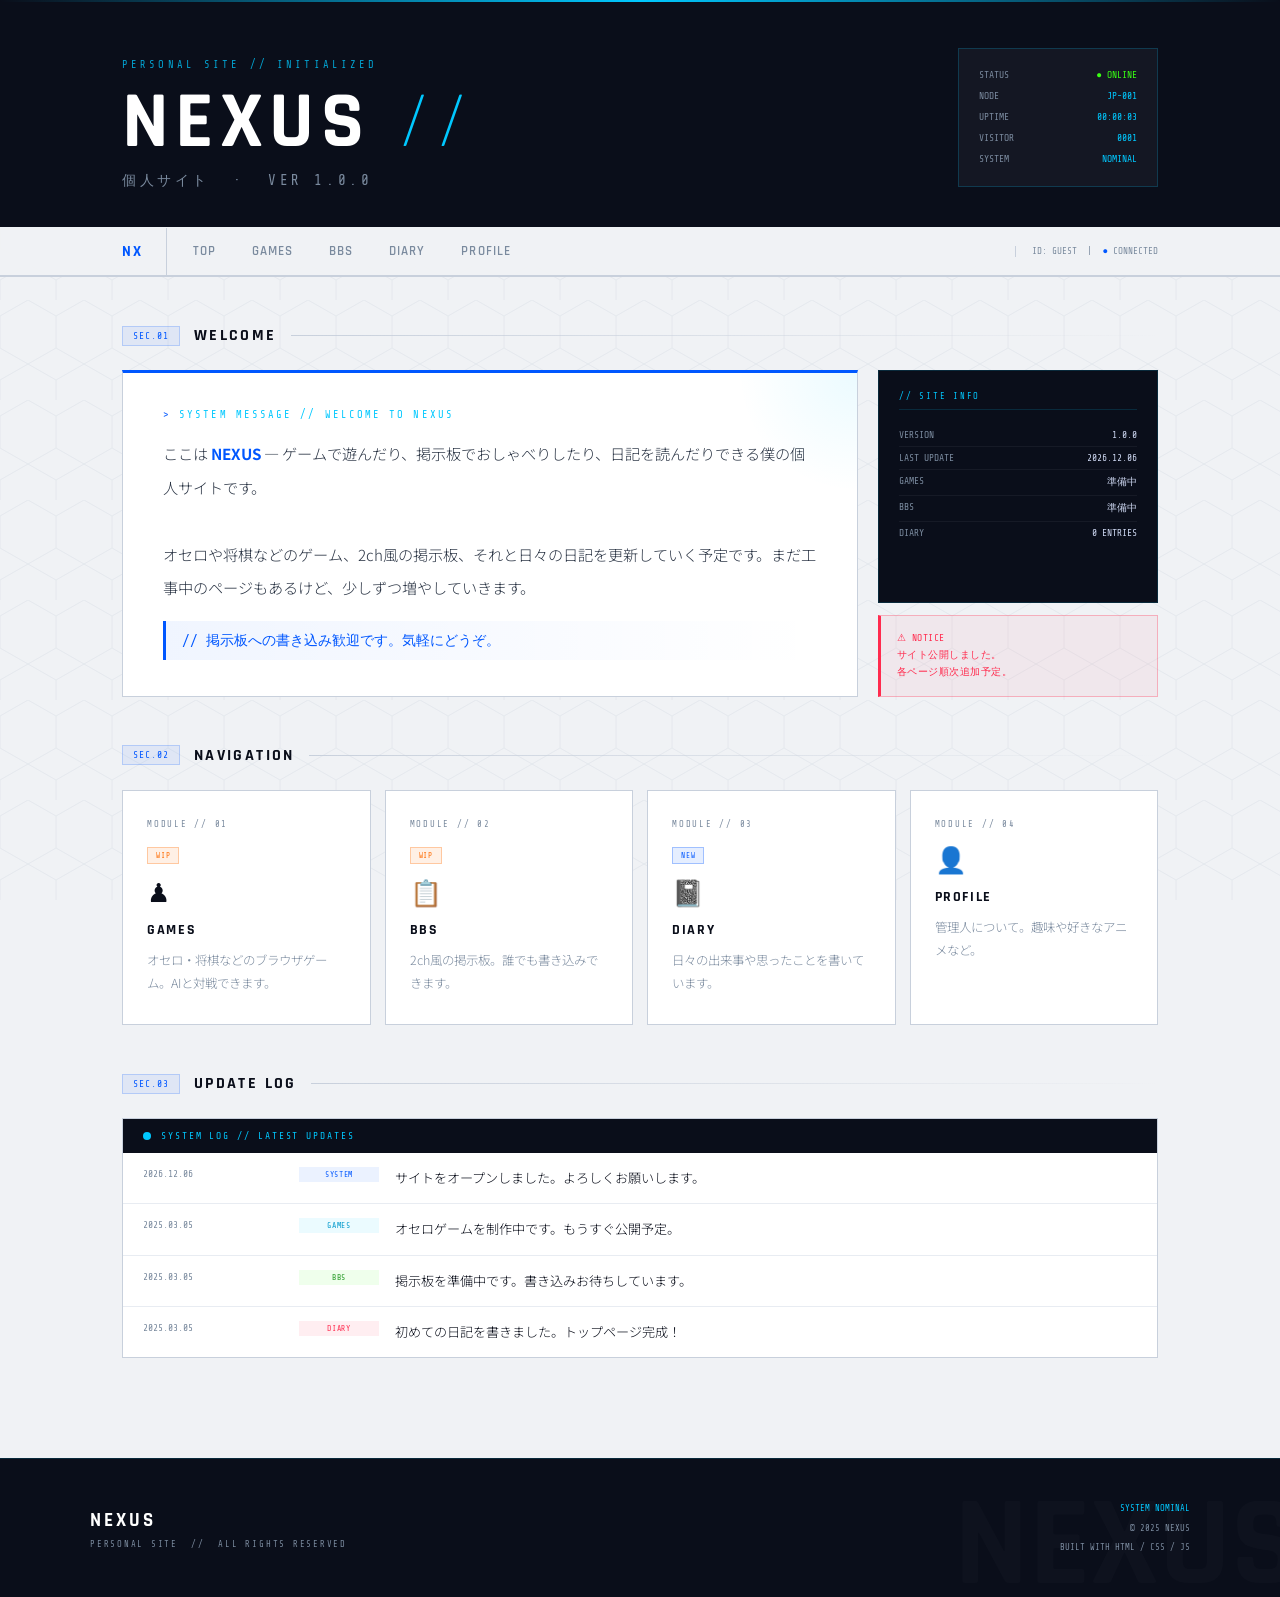
==== index.html @ 6f6589c3 "Add files via upload" ====
<!DOCTYPE html>
<html lang="ja">
<head>
<meta charset="UTF-8">
<meta name="viewport" content="width=device-width, initial-scale=1.0">
<title>NEXUS // 個人サイト</title>
<link href="https://fonts.googleapis.com/css2?family=Rajdhani:wght@300;400;600;700&family=Noto+Sans+JP:wght@300;400;700&family=Share+Tech+Mono&display=swap" rel="stylesheet">
<style>
  :root {
    --bg:       #f0f2f5;
    --surface:  #ffffff;
    --panel:    #e8ecf2;
    --border:   #c8d0dc;
    --deep:     #0a0e1a;
    --navy:     #0d1b3e;
    --accent:   #0057ff;
    --cyan:     #00c8ff;
    --red:      #ff2b4e;
    --orange:   #ff6b00;
    --text:     #0a0e1a;
    --muted:    #7a8a9e;
    --mono:     'Share Tech Mono', monospace;
    --sans:     'Rajdhani', sans-serif;
    --jp:       'Noto Sans JP', sans-serif;
  }

  * { margin: 0; padding: 0; box-sizing: border-box; }
  html { scroll-behavior: smooth; }

  body {
    background: var(--bg);
    color: var(--text);
    font-family: var(--jp);
    min-height: 100vh;
    overflow-x: hidden;
  }

  body::before {
    content: '';
    position: fixed;
    inset: 0;
    background-image: url("data:image/svg+xml,%3Csvg xmlns='http://www.w3.org/2000/svg' width='56' height='100'%3E%3Cpath d='M28 0 L56 16 L56 48 L28 64 L0 48 L0 16 Z' fill='none' stroke='%23c8d0dc' stroke-width='0.8'/%3E%3Cpath d='M28 64 L56 80 L56 100' fill='none' stroke='%23c8d0dc' stroke-width='0.8'/%3E%3Cpath d='M28 64 L0 80 L0 100' fill='none' stroke='%23c8d0dc' stroke-width='0.8'/%3E%3C/svg%3E");
    opacity: .35;
    pointer-events: none;
    z-index: 0;
  }

  /* ══ HEADER ══ */
  header {
    position: relative;
    z-index: 10;
    background: var(--deep);
    overflow: hidden;
  }

  header::after {
    content: '';
    position: absolute;
    left: 0; right: 0;
    height: 2px;
    background: linear-gradient(90deg, transparent, var(--cyan), transparent);
    animation: scanline 4s linear infinite;
    top: 0;
  }

  @keyframes scanline {
    0%   { top: 0; opacity: 1; }
    90%  { opacity: 1; }
    100% { top: 100%; opacity: 0; }
  }

  .header-inner {
    max-width: 1100px;
    margin: 0 auto;
    padding: 48px 32px 40px;
    display: grid;
    grid-template-columns: 1fr auto;
    align-items: end;
    gap: 24px;
  }

  .header-label {
    font-family: var(--mono);
    font-size: .65rem;
    color: var(--cyan);
    letter-spacing: .3em;
    margin-bottom: 12px;
    opacity: .8;
  }

  .site-title {
    font-family: var(--sans);
    font-size: clamp(2.8rem, 7vw, 5rem);
    font-weight: 700;
    color: #fff;
    letter-spacing: .08em;
    line-height: 1;
  }

  .site-title .slash { color: var(--cyan); font-weight: 300; }

  .site-title .sub {
    display: block;
    font-size: clamp(.7rem, 2vw, .9rem);
    font-family: var(--mono);
    color: var(--muted);
    letter-spacing: .25em;
    margin-top: 10px;
    font-weight: 400;
  }

  .sys-panel {
    background: rgba(255,255,255,.04);
    border: 1px solid rgba(0,200,255,.2);
    padding: 16px 20px;
    font-family: var(--mono);
    font-size: .6rem;
    color: var(--muted);
    line-height: 2.2;
    min-width: 200px;
  }

  .sys-panel .val { color: var(--cyan); float: right; }

  @keyframes blink { 50% { opacity: 0; } }
  .online { color: #39ff14 !important; animation: blink 2s step-end infinite; }

  /* ══ NAV ══ */
  nav {
    position: sticky;
    top: 0;
    z-index: 100;
    background: rgba(240,242,245,.92);
    backdrop-filter: blur(12px);
    border-bottom: 2px solid var(--border);
  }

  .nav-inner {
    max-width: 1100px;
    margin: 0 auto;
    padding: 0 32px;
    display: flex;
    align-items: center;
  }

  .nav-logo {
    font-family: var(--sans);
    font-weight: 700;
    font-size: .95rem;
    color: var(--accent);
    letter-spacing: .1em;
    padding: 14px 24px 14px 0;
    border-right: 1px solid var(--border);
    margin-right: 8px;
  }

  nav a {
    font-family: var(--sans);
    font-size: .8rem;
    font-weight: 600;
    color: var(--muted);
    text-decoration: none;
    padding: 16px 18px;
    letter-spacing: .08em;
    text-transform: uppercase;
    position: relative;
    transition: color .2s;
  }

  nav a::after {
    content: '';
    position: absolute;
    bottom: 0; left: 18px; right: 18px;
    height: 2px;
    background: var(--accent);
    transform: scaleX(0);
    transition: transform .2s;
  }

  nav a:hover { color: var(--accent); }
  nav a:hover::after { transform: scaleX(1); }

  .nav-id {
    margin-left: auto;
    font-family: var(--mono);
    font-size: .58rem;
    color: var(--muted);
    padding: 0 0 0 16px;
    border-left: 1px solid var(--border);
  }

  /* ══ MAIN ══ */
  main {
    position: relative;
    z-index: 1;
    max-width: 1100px;
    margin: 0 auto;
    padding: 48px 32px 100px;
  }

  .sec-head {
    display: flex;
    align-items: center;
    gap: 14px;
    margin-bottom: 24px;
  }

  .sec-num {
    font-family: var(--mono);
    font-size: .6rem;
    color: var(--accent);
    background: rgba(0,87,255,.07);
    border: 1px solid rgba(0,87,255,.2);
    padding: 4px 10px;
    letter-spacing: .1em;
  }

  .sec-title {
    font-family: var(--sans);
    font-size: 1rem;
    font-weight: 700;
    letter-spacing: .15em;
    text-transform: uppercase;
  }

  .sec-line {
    flex: 1;
    height: 1px;
    background: linear-gradient(90deg, var(--border), transparent);
  }

  /* ══ HERO ══ */
  .hero {
    display: grid;
    grid-template-columns: 1fr 280px;
    gap: 20px;
    margin-bottom: 48px;
  }

  .hero-main {
    background: var(--surface);
    border: 1px solid var(--border);
    border-top: 3px solid var(--accent);
    padding: 36px 40px;
    position: relative;
    overflow: hidden;
  }

  .hero-main::before {
    content: '';
    position: absolute;
    top: 0; right: 0;
    width: 120px; height: 120px;
    background: radial-gradient(circle at top right, rgba(0,200,255,.08), transparent 70%);
  }

  .hero-greeting {
    font-family: var(--mono);
    font-size: .65rem;
    color: var(--cyan);
    letter-spacing: .2em;
    margin-bottom: 16px;
  }

  .hero-greeting::before { content: '> '; color: var(--accent); }

  .hero-body {
    font-size: .95rem;
    line-height: 2.2;
    color: #2a3444;
    font-weight: 300;
  }

  .hero-body strong { color: var(--accent); font-weight: 700; }

  .highlight {
    background: linear-gradient(90deg, rgba(0,87,255,.06), transparent);
    border-left: 3px solid var(--accent);
    padding: 10px 16px;
    margin-top: 16px;
    font-size: .88rem;
    color: var(--accent);
    font-family: var(--mono);
  }

  .hero-side { display: flex; flex-direction: column; gap: 12px; }

  .info-panel {
    background: var(--deep);
    border: 1px solid rgba(0,200,255,.15);
    padding: 20px;
    color: #fff;
    flex: 1;
  }

  .info-panel-title {
    font-family: var(--mono);
    font-size: .55rem;
    color: var(--cyan);
    letter-spacing: .2em;
    margin-bottom: 14px;
    padding-bottom: 8px;
    border-bottom: 1px solid rgba(0,200,255,.15);
  }

  .info-row {
    display: flex;
    justify-content: space-between;
    font-family: var(--mono);
    font-size: .6rem;
    padding: 6px 0;
    border-bottom: 1px solid rgba(255,255,255,.05);
    color: var(--muted);
  }

  .info-row:last-child { border-bottom: none; }
  .info-row .iv { color: #ccd6f0; }

  .alert-panel {
    background: rgba(255,43,78,.05);
    border: 1px solid rgba(255,43,78,.3);
    border-left: 3px solid var(--red);
    padding: 14px 16px;
    font-family: var(--mono);
    font-size: .6rem;
    color: var(--red);
    letter-spacing: .05em;
    line-height: 1.8;
    animation: pulse-red 3s ease-in-out infinite;
  }

  @keyframes pulse-red {
    0%, 100% { border-left-color: var(--red); }
    50%       { border-left-color: var(--orange); }
  }

  /* ══ CARDS ══ */
  .cards {
    display: grid;
    grid-template-columns: repeat(auto-fill, minmax(220px, 1fr));
    gap: 14px;
    margin-bottom: 48px;
  }

  .card {
    background: var(--surface);
    border: 1px solid var(--border);
    padding: 28px 24px;
    text-decoration: none;
    color: var(--text);
    display: block;
    position: relative;
    overflow: hidden;
    transition: transform .2s, box-shadow .2s, border-color .2s;
    animation: fadeUp .5s both;
  }

  .card:nth-child(1) { animation-delay: .05s; }
  .card:nth-child(2) { animation-delay: .12s; }
  .card:nth-child(3) { animation-delay: .19s; }
  .card:nth-child(4) { animation-delay: .26s; }

  .card::before {
    content: '';
    position: absolute;
    top: 0; left: 0; right: 0;
    height: 2px;
    background: linear-gradient(90deg, var(--accent), var(--cyan));
    transform: scaleX(0);
    transform-origin: left;
    transition: transform .3s;
  }

  .card:hover { transform: translateY(-4px); box-shadow: 0 12px 40px rgba(0,87,255,.12); border-color: rgba(0,87,255,.3); }
  .card:hover::before { transform: scaleX(1); }

  .card-num {
    font-family: var(--mono);
    font-size: .55rem;
    color: var(--muted);
    letter-spacing: .2em;
    margin-bottom: 10px;
  }

  .card-icon { font-size: 1.6rem; margin-bottom: 12px; display: block; }

  .card-name {
    font-family: var(--sans);
    font-size: .85rem;
    font-weight: 700;
    letter-spacing: .12em;
    text-transform: uppercase;
    margin-bottom: 10px;
  }

  .card-desc { font-size: .78rem; color: var(--muted); line-height: 1.9; font-weight: 300; }

  .card-arrow {
    position: absolute;
    bottom: 20px; right: 20px;
    font-family: var(--sans);
    font-size: .7rem;
    color: var(--accent);
    opacity: 0;
    transition: opacity .2s, transform .2s;
    transform: translateX(-4px);
  }

  .card:hover .card-arrow { opacity: 1; transform: translateX(0); }

  .badge {
    display: inline-block;
    font-family: var(--mono);
    font-size: .48rem;
    padding: 3px 8px;
    letter-spacing: .1em;
    margin-bottom: 8px;
  }

  .badge-new { background: rgba(0,87,255,.1); color: var(--accent); border: 1px solid rgba(0,87,255,.3); }
  .badge-wip { background: rgba(255,107,0,.1); color: var(--orange); border: 1px solid rgba(255,107,0,.3); }

  /* ══ LOG ══ */
  .log-panel { background: var(--surface); border: 1px solid var(--border); }

  .log-header {
    background: var(--deep);
    padding: 12px 20px;
    font-family: var(--mono);
    font-size: .6rem;
    color: var(--cyan);
    letter-spacing: .2em;
    display: flex;
    align-items: center;
    gap: 10px;
  }

  .log-header::before {
    content: '';
    width: 8px; height: 8px;
    background: var(--cyan);
    border-radius: 50%;
    animation: blink 1.5s step-end infinite;
  }

  .log-item {
    display: grid;
    grid-template-columns: 140px 80px 1fr;
    gap: 16px;
    align-items: start;
    padding: 14px 20px;
    border-bottom: 1px solid var(--panel);
    transition: background .15s;
    font-size: .82rem;
  }

  .log-item:last-child { border-bottom: none; }
  .log-item:hover { background: var(--panel); }

  .log-date { font-family: var(--mono); font-size: .6rem; color: var(--muted); padding-top: 2px; }

  .log-tag {
    font-family: var(--mono);
    font-size: .5rem;
    padding: 3px 8px;
    letter-spacing: .08em;
    text-align: center;
    align-self: start;
  }

  .tag-sys   { background: rgba(0,87,255,.08); color: var(--accent); }
  .tag-game  { background: rgba(0,200,255,.08); color: #0099cc; }
  .tag-bbs   { background: rgba(57,255,20,.08); color: #229922; }
  .tag-diary { background: rgba(255,43,78,.08); color: var(--red); }

  .log-text { color: var(--text); font-weight: 300; line-height: 1.7; }

  /* ══ FOOTER ══ */
  footer {
    background: var(--deep);
    border-top: 1px solid rgba(0,200,255,.15);
    padding: 40px 32px;
    position: relative;
    overflow: hidden;
  }

  footer::before {
    content: 'NEXUS';
    position: absolute;
    right: -20px; bottom: -30px;
    font-family: var(--sans);
    font-size: 8rem;
    font-weight: 700;
    color: rgba(255,255,255,.02);
    pointer-events: none;
  }

  .footer-inner {
    max-width: 1100px;
    margin: 0 auto;
    display: flex;
    justify-content: space-between;
    align-items: center;
    flex-wrap: wrap;
    gap: 16px;
  }

  .f-title { font-family: var(--sans); font-size: 1.2rem; font-weight: 700; color: #fff; letter-spacing: .15em; }
  .f-sub   { font-family: var(--mono); font-size: .55rem; color: var(--muted); letter-spacing: .2em; margin-top: 6px; }

  .footer-right { font-family: var(--mono); font-size: .55rem; color: var(--muted); text-align: right; line-height: 2.2; }
  .footer-right .cyan { color: var(--cyan); }

  /* ══ RESPONSIVE ══ */
  @media (max-width: 700px) {
    .header-inner { grid-template-columns: 1fr; padding: 36px 20px 28px; }
    .sys-panel { display: none; }
    .hero { grid-template-columns: 1fr; }
    .hero-side { display: none; }
    main { padding: 32px 16px 60px; }
    .log-item { grid-template-columns: 1fr; gap: 6px; }
    .nav-id { display: none; }
  }

  @keyframes fadeUp {
    from { opacity: 0; transform: translateY(16px); }
    to   { opacity: 1; transform: translateY(0); }
  }
</style>
</head>
<body>

<header>
  <div class="header-inner">
    <div>
      <div class="header-label">PERSONAL SITE // INITIALIZED</div>
      <h1 class="site-title">
        NEXUS<span class="slash"> //</span>
        <span class="sub">個人サイト &nbsp;·&nbsp; VER 1.0.0</span>
      </h1>
    </div>
    <div class="sys-panel">
      <div>STATUS &nbsp;<span class="val online">● ONLINE</span></div>
      <div>NODE &nbsp;<span class="val">JP-001</span></div>
      <div>UPTIME &nbsp;<span class="val" id="uptime">00:00:00</span></div>
      <div>VISITOR &nbsp;<span class="val">0001</span></div>
      <div>SYSTEM &nbsp;<span class="val">NOMINAL</span></div>
    </div>
  </div>
</header>

<nav>
  <div class="nav-inner">
    <div class="nav-logo">NX</div>
    <a href="#">TOP</a>
    <a href="#">GAMES</a>
    <a href="#">BBS</a>
    <a href="#">DIARY</a>
    <a href="#">PROFILE</a>
    <div class="nav-id">ID: GUEST &nbsp;|&nbsp; <span style="color:var(--accent)">●</span> CONNECTED</div>
  </div>
</nav>

<main>

  <div class="sec-head">
    <span class="sec-num">SEC.01</span>
    <span class="sec-title">WELCOME</span>
    <div class="sec-line"></div>
  </div>

  <div class="hero">
    <div class="hero-main">
      <div class="hero-greeting">SYSTEM MESSAGE // WELCOME TO NEXUS</div>
      <p class="hero-body">
        ここは <strong>NEXUS</strong> — ゲームで遊んだり、掲示板でおしゃべりしたり、日記を読んだりできる僕の個人サイトです。<br><br>
        オセロや将棋などのゲーム、2ch風の掲示板、それと日々の日記を更新していく予定です。まだ工事中のページもあるけど、少しずつ増やしていきます。
        <div class="highlight">// 掲示板への書き込み歓迎です。気軽にどうぞ。</div>
      </p>
    </div>
    <div class="hero-side">
      <div class="info-panel">
        <div class="info-panel-title">// SITE INFO</div>
        <div class="info-row">VERSION <span class="iv">1.0.0</span></div>
        <div class="info-row">LAST UPDATE <span class="iv" id="today">----</span></div>
        <div class="info-row">GAMES <span class="iv">準備中</span></div>
        <div class="info-row">BBS <span class="iv">準備中</span></div>
        <div class="info-row">DIARY <span class="iv">0 ENTRIES</span></div>
      </div>
      <div class="alert-panel">
        ⚠ NOTICE<br>
        サイト公開しました。<br>
        各ページ順次追加予定。
      </div>
    </div>
  </div>

  <div class="sec-head">
    <span class="sec-num">SEC.02</span>
    <span class="sec-title">NAVIGATION</span>
    <div class="sec-line"></div>
  </div>

  <div class="cards">
    <a class="card" href="#">
      <div class="card-num">MODULE // 01</div>
      <span class="badge badge-wip">WIP</span>
      <span class="card-icon">♟</span>
      <div class="card-name">GAMES</div>
      <div class="card-desc">オセロ・将棋などのブラウザゲーム。AIと対戦できます。</div>
      <span class="card-arrow">→ ENTER</span>
    </a>
    <a class="card" href="#">
      <div class="card-num">MODULE // 02</div>
      <span class="badge badge-wip">WIP</span>
      <span class="card-icon">📋</span>
      <div class="card-name">BBS</div>
      <div class="card-desc">2ch風の掲示板。誰でも書き込みできます。</div>
      <span class="card-arrow">→ ENTER</span>
    </a>
    <a class="card" href="#">
      <div class="card-num">MODULE // 03</div>
      <span class="badge badge-new">NEW</span>
      <span class="card-icon">📓</span>
      <div class="card-name">DIARY</div>
      <div class="card-desc">日々の出来事や思ったことを書いています。</div>
      <span class="card-arrow">→ ENTER</span>
    </a>
    <a class="card" href="#">
      <div class="card-num">MODULE // 04</div>
      <span class="card-icon">👤</span>
      <div class="card-name">PROFILE</div>
      <div class="card-desc">管理人について。趣味や好きなアニメなど。</div>
      <span class="card-arrow">→ ENTER</span>
    </a>
  </div>

  <div class="sec-head">
    <span class="sec-num">SEC.03</span>
    <span class="sec-title">UPDATE LOG</span>
    <div class="sec-line"></div>
  </div>

  <div class="log-panel">
    <div class="log-header">SYSTEM LOG // LATEST UPDATES</div>
    <div class="log-item">
      <span class="log-date" id="log-date">2025.03.05</span>
      <span class="log-tag tag-sys">SYSTEM</span>
      <span class="log-text">サイトをオープンしました。よろしくお願いします。</span>
    </div>
    <div class="log-item">
      <span class="log-date">2025.03.05</span>
      <span class="log-tag tag-game">GAMES</span>
      <span class="log-text">オセロゲームを制作中です。もうすぐ公開予定。</span>
    </div>
    <div class="log-item">
      <span class="log-date">2025.03.05</span>
      <span class="log-tag tag-bbs">BBS</span>
      <span class="log-text">掲示板を準備中です。書き込みお待ちしています。</span>
    </div>
    <div class="log-item">
      <span class="log-date">2025.03.05</span>
      <span class="log-tag tag-diary">DIARY</span>
      <span class="log-text">初めての日記を書きました。トップページ完成！</span>
    </div>
  </div>

</main>

<footer>
  <div class="footer-inner">
    <div>
      <div class="f-title">NEXUS</div>
      <div class="f-sub">PERSONAL SITE &nbsp;//&nbsp; ALL RIGHTS RESERVED</div>
    </div>
    <div class="footer-right">
      <div class="cyan">SYSTEM NOMINAL</div>
      <div>&copy; 2025 NEXUS</div>
      <div>BUILT WITH HTML / CSS / JS</div>
    </div>
  </div>
</footer>

<script>
  const now = new Date();
  const fmt = d => `${d.getFullYear()}.${String(d.getMonth()+1).padStart(2,'0')}.${String(d.getDate()).padStart(2,'0')}`;
  document.getElementById('today').textContent = fmt(now);
  document.getElementById('log-date').textContent = fmt(now);

  let sec = 0;
  setInterval(() => {
    sec++;
    const h = String(Math.floor(sec/3600)).padStart(2,'0');
    const m = String(Math.floor((sec%3600)/60)).padStart(2,'0');
    const s = String(sec%60).padStart(2,'0');
    const el = document.getElementById('uptime');
    if (el) el.textContent = `${h}:${m}:${s}`;
  }, 1000);
</script>
</body>
</html>
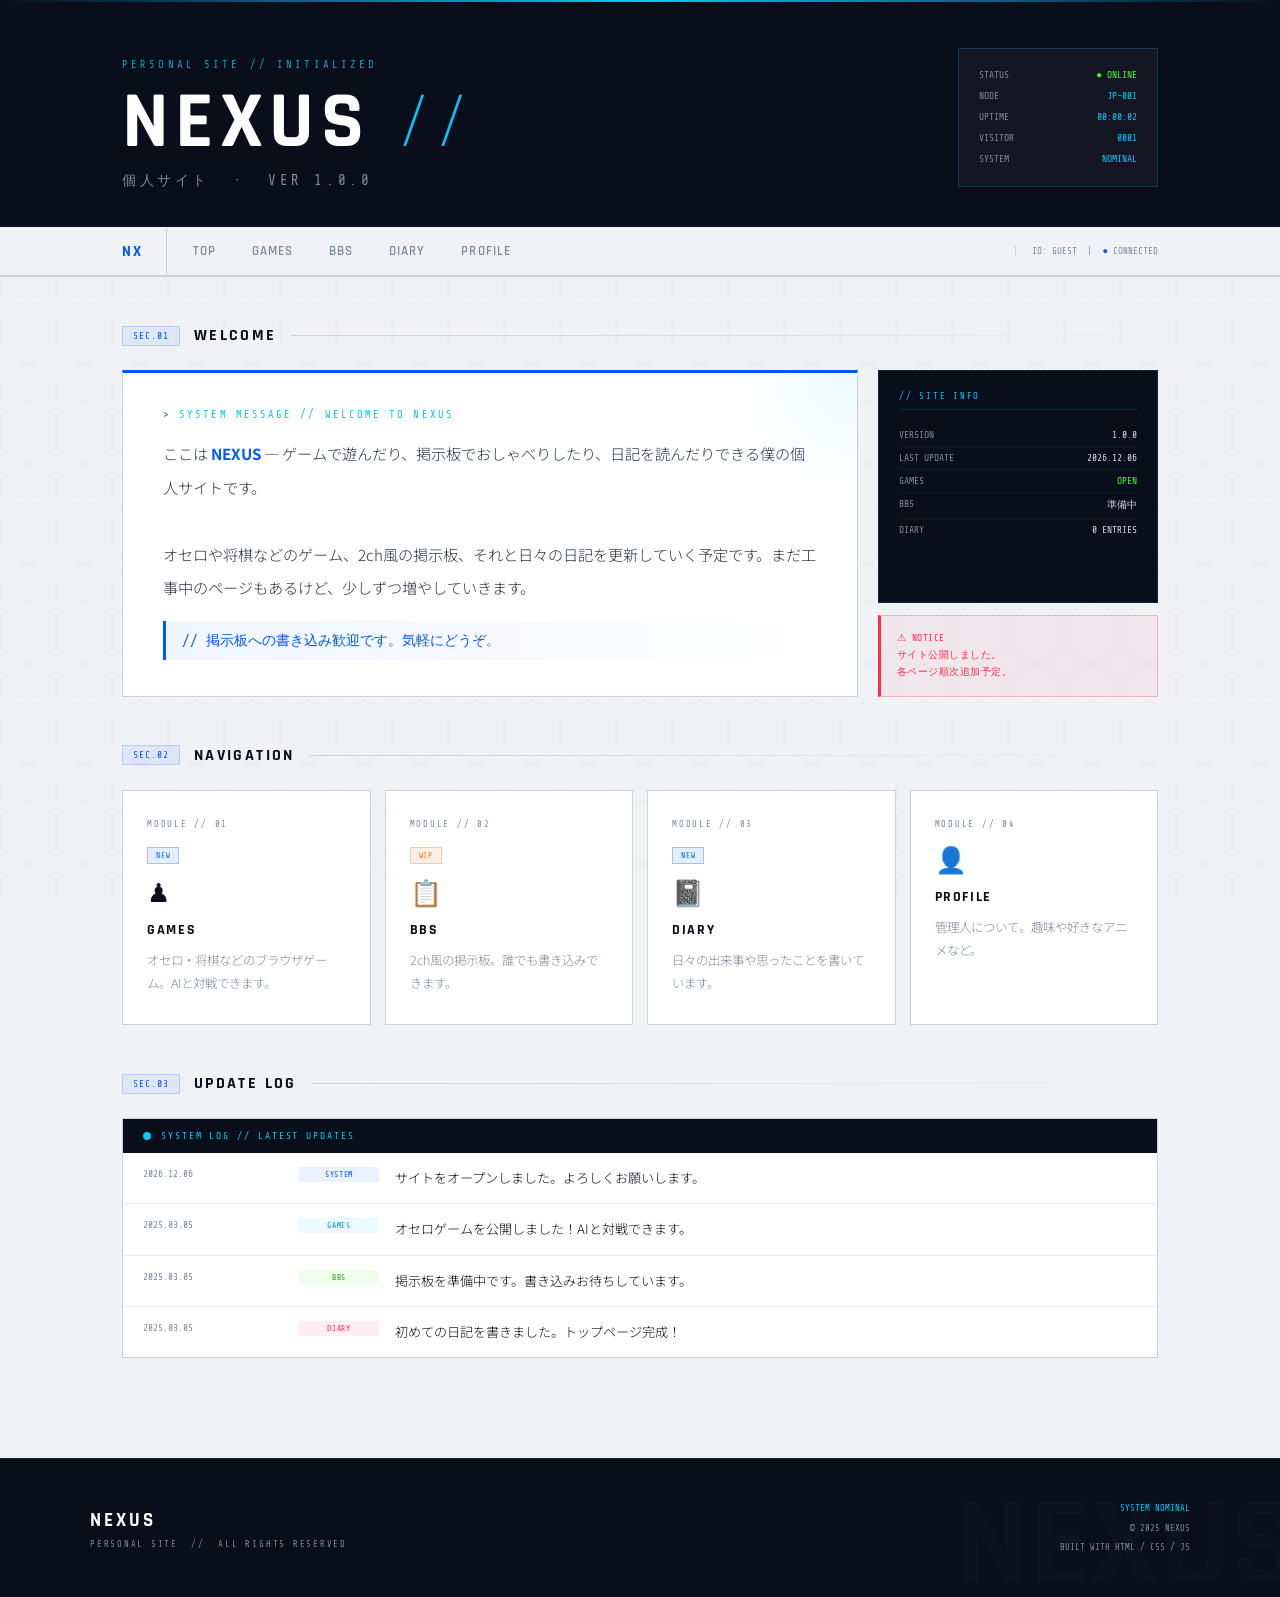
==== commit a4c7d0d3: "Add files via upload" ====
--- a/index.html
+++ b/index.html
@@ -553,7 +553,7 @@
   <div class="nav-inner">
     <div class="nav-logo">NX</div>
     <a href="#">TOP</a>
-    <a href="#">GAMES</a>
+    <a href="othello.html">GAMES</a>
     <a href="#">BBS</a>
     <a href="#">DIARY</a>
     <a href="#">PROFILE</a>
@@ -583,7 +583,7 @@
         <div class="info-panel-title">// SITE INFO</div>
         <div class="info-row">VERSION <span class="iv">1.0.0</span></div>
         <div class="info-row">LAST UPDATE <span class="iv" id="today">----</span></div>
-        <div class="info-row">GAMES <span class="iv">準備中</span></div>
+        <div class="info-row">GAMES <span class="iv" style="color:#39ff14">OPEN</span></div>
         <div class="info-row">BBS <span class="iv">準備中</span></div>
         <div class="info-row">DIARY <span class="iv">0 ENTRIES</span></div>
       </div>
@@ -602,9 +602,9 @@
   </div>
 
   <div class="cards">
-    <a class="card" href="#">
+    <a class="card" href="othello.html">
       <div class="card-num">MODULE // 01</div>
-      <span class="badge badge-wip">WIP</span>
+      <span class="badge badge-new">NEW</span>
       <span class="card-icon">♟</span>
       <div class="card-name">GAMES</div>
       <div class="card-desc">オセロ・将棋などのブラウザゲーム。AIと対戦できます。</div>
@@ -651,7 +651,7 @@
     <div class="log-item">
       <span class="log-date">2025.03.05</span>
       <span class="log-tag tag-game">GAMES</span>
-      <span class="log-text">オセロゲームを制作中です。もうすぐ公開予定。</span>
+      <span class="log-text">オセロゲームを公開しました！AIと対戦できます。</span>
     </div>
     <div class="log-item">
       <span class="log-date">2025.03.05</span>
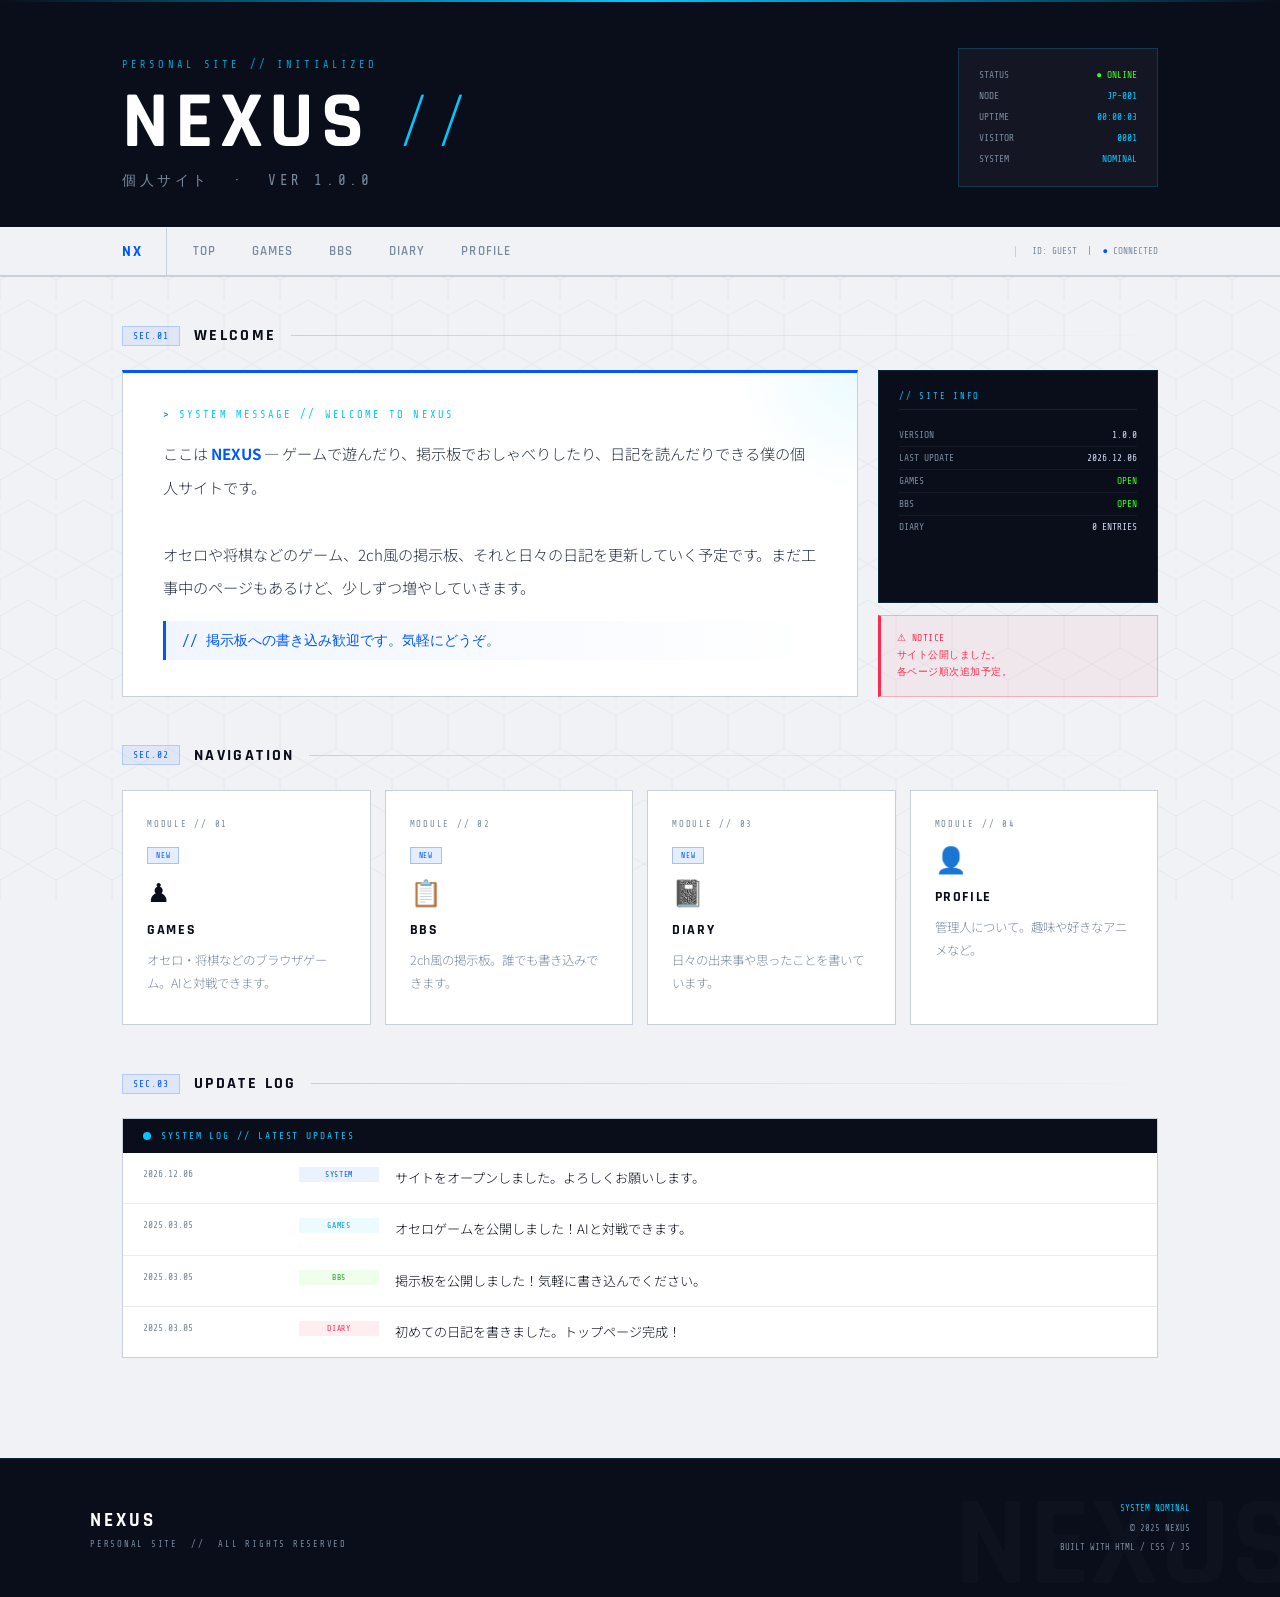
==== commit b25529a4: "Add files via upload" ====
--- a/index.html
+++ b/index.html
@@ -554,7 +554,7 @@
     <div class="nav-logo">NX</div>
     <a href="#">TOP</a>
     <a href="othello.html">GAMES</a>
-    <a href="#">BBS</a>
+    <a href="bbs.html">BBS</a>
     <a href="#">DIARY</a>
     <a href="#">PROFILE</a>
     <div class="nav-id">ID: GUEST &nbsp;|&nbsp; <span style="color:var(--accent)">●</span> CONNECTED</div>
@@ -584,7 +584,7 @@
         <div class="info-row">VERSION <span class="iv">1.0.0</span></div>
         <div class="info-row">LAST UPDATE <span class="iv" id="today">----</span></div>
         <div class="info-row">GAMES <span class="iv" style="color:#39ff14">OPEN</span></div>
-        <div class="info-row">BBS <span class="iv">準備中</span></div>
+        <div class="info-row">BBS <span class="iv" style="color:#39ff14">OPEN</span></div>
         <div class="info-row">DIARY <span class="iv">0 ENTRIES</span></div>
       </div>
       <div class="alert-panel">
@@ -610,9 +610,9 @@
       <div class="card-desc">オセロ・将棋などのブラウザゲーム。AIと対戦できます。</div>
       <span class="card-arrow">→ ENTER</span>
     </a>
-    <a class="card" href="#">
+    <a class="card" href="bbs.html">
       <div class="card-num">MODULE // 02</div>
-      <span class="badge badge-wip">WIP</span>
+      <span class="badge badge-new">NEW</span>
       <span class="card-icon">📋</span>
       <div class="card-name">BBS</div>
       <div class="card-desc">2ch風の掲示板。誰でも書き込みできます。</div>
@@ -656,7 +656,7 @@
     <div class="log-item">
       <span class="log-date">2025.03.05</span>
       <span class="log-tag tag-bbs">BBS</span>
-      <span class="log-text">掲示板を準備中です。書き込みお待ちしています。</span>
+      <span class="log-text">掲示板を公開しました！気軽に書き込んでください。</span>
     </div>
     <div class="log-item">
       <span class="log-date">2025.03.05</span>
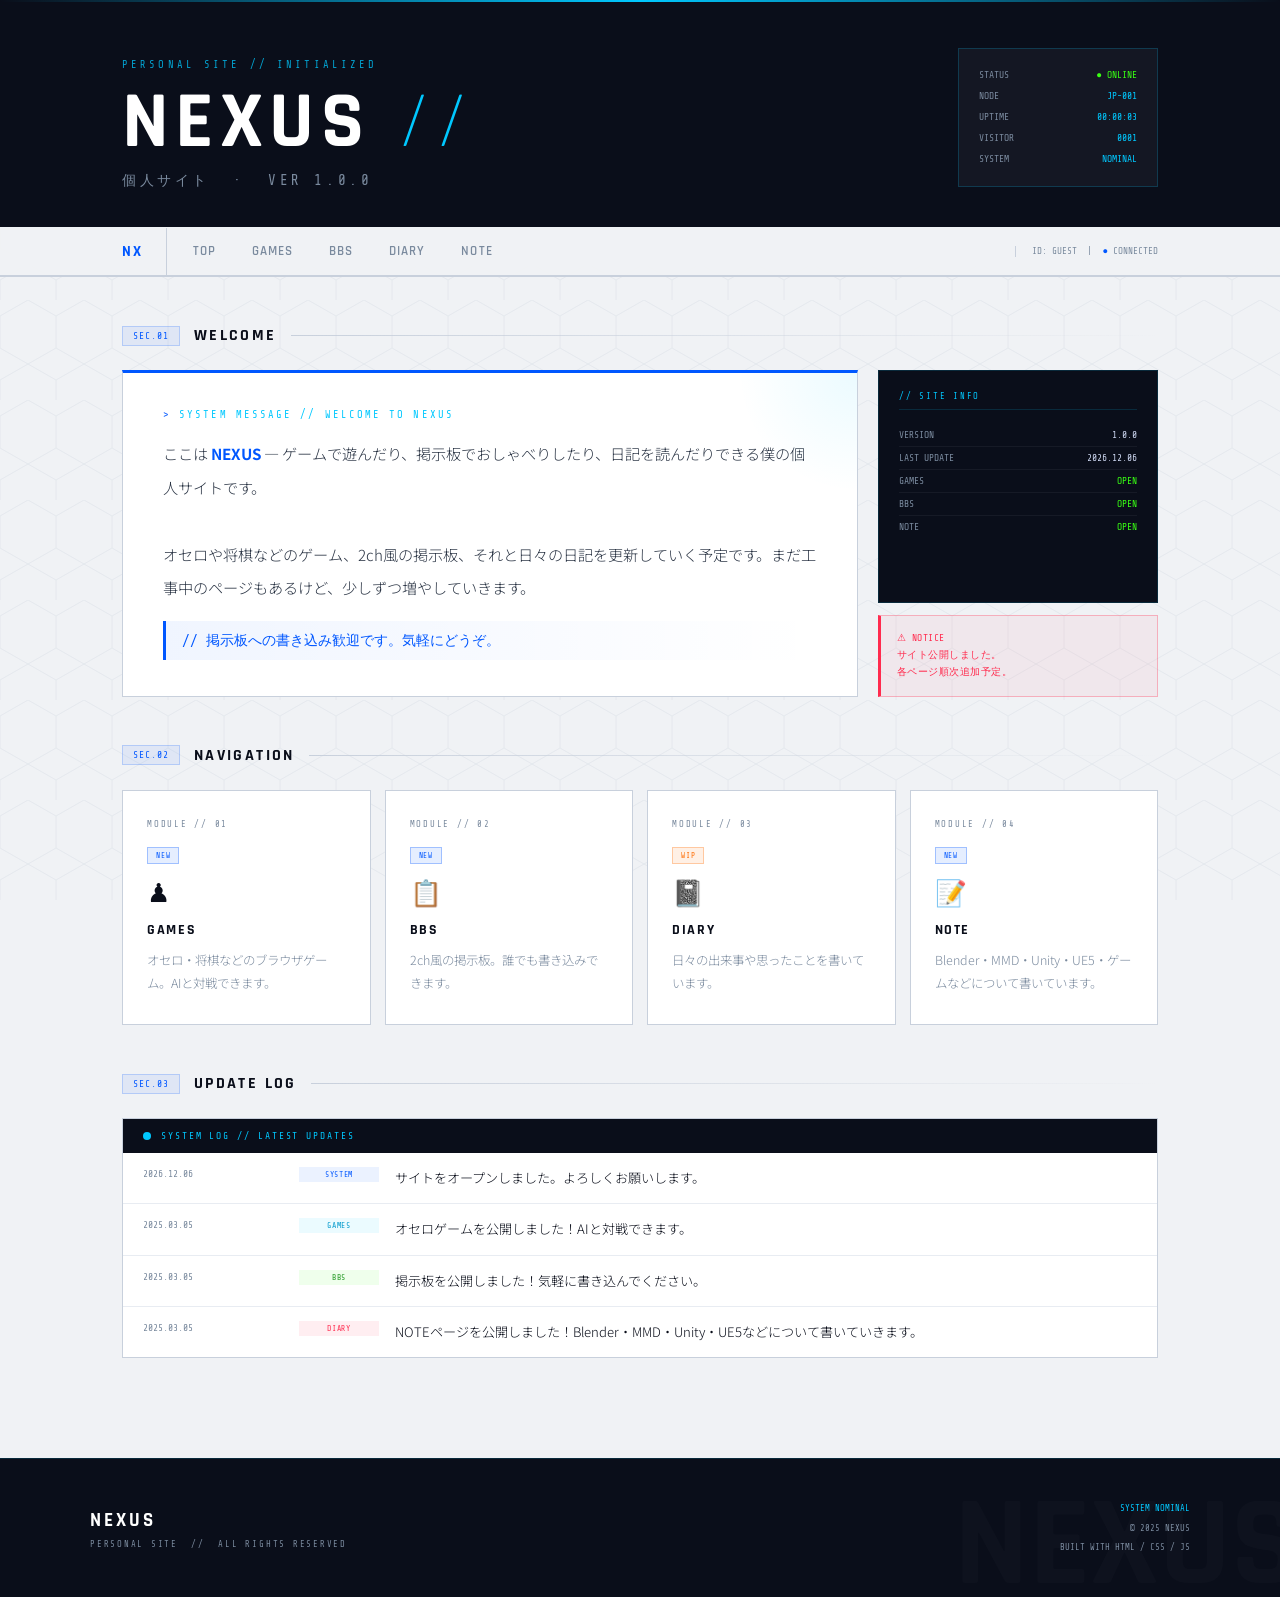
==== commit 613fd971: "Add files via upload" ====
--- a/index.html
+++ b/index.html
@@ -556,7 +556,7 @@
     <a href="othello.html">GAMES</a>
     <a href="bbs.html">BBS</a>
     <a href="#">DIARY</a>
-    <a href="#">PROFILE</a>
+    <a href="note.html">NOTE</a>
     <div class="nav-id">ID: GUEST &nbsp;|&nbsp; <span style="color:var(--accent)">●</span> CONNECTED</div>
   </div>
 </nav>
@@ -585,7 +585,7 @@
         <div class="info-row">LAST UPDATE <span class="iv" id="today">----</span></div>
         <div class="info-row">GAMES <span class="iv" style="color:#39ff14">OPEN</span></div>
         <div class="info-row">BBS <span class="iv" style="color:#39ff14">OPEN</span></div>
-        <div class="info-row">DIARY <span class="iv">0 ENTRIES</span></div>
+        <div class="info-row">NOTE <span class="iv" style="color:#39ff14">OPEN</span></div>
       </div>
       <div class="alert-panel">
         ⚠ NOTICE<br>
@@ -620,17 +620,18 @@
     </a>
     <a class="card" href="#">
       <div class="card-num">MODULE // 03</div>
-      <span class="badge badge-new">NEW</span>
+      <span class="badge badge-wip">WIP</span>
       <span class="card-icon">📓</span>
       <div class="card-name">DIARY</div>
       <div class="card-desc">日々の出来事や思ったことを書いています。</div>
       <span class="card-arrow">→ ENTER</span>
     </a>
-    <a class="card" href="#">
+    <a class="card" href="note.html">
       <div class="card-num">MODULE // 04</div>
-      <span class="card-icon">👤</span>
-      <div class="card-name">PROFILE</div>
-      <div class="card-desc">管理人について。趣味や好きなアニメなど。</div>
+      <span class="badge badge-new">NEW</span>
+      <span class="card-icon">📝</span>
+      <div class="card-name">NOTE</div>
+      <div class="card-desc">Blender・MMD・Unity・UE5・ゲームなどについて書いています。</div>
       <span class="card-arrow">→ ENTER</span>
     </a>
   </div>
@@ -661,7 +662,7 @@
     <div class="log-item">
       <span class="log-date">2025.03.05</span>
       <span class="log-tag tag-diary">DIARY</span>
-      <span class="log-text">初めての日記を書きました。トップページ完成！</span>
+      <span class="log-text">NOTEページを公開しました！Blender・MMD・Unity・UE5などについて書いていきます。</span>
     </div>
   </div>
 
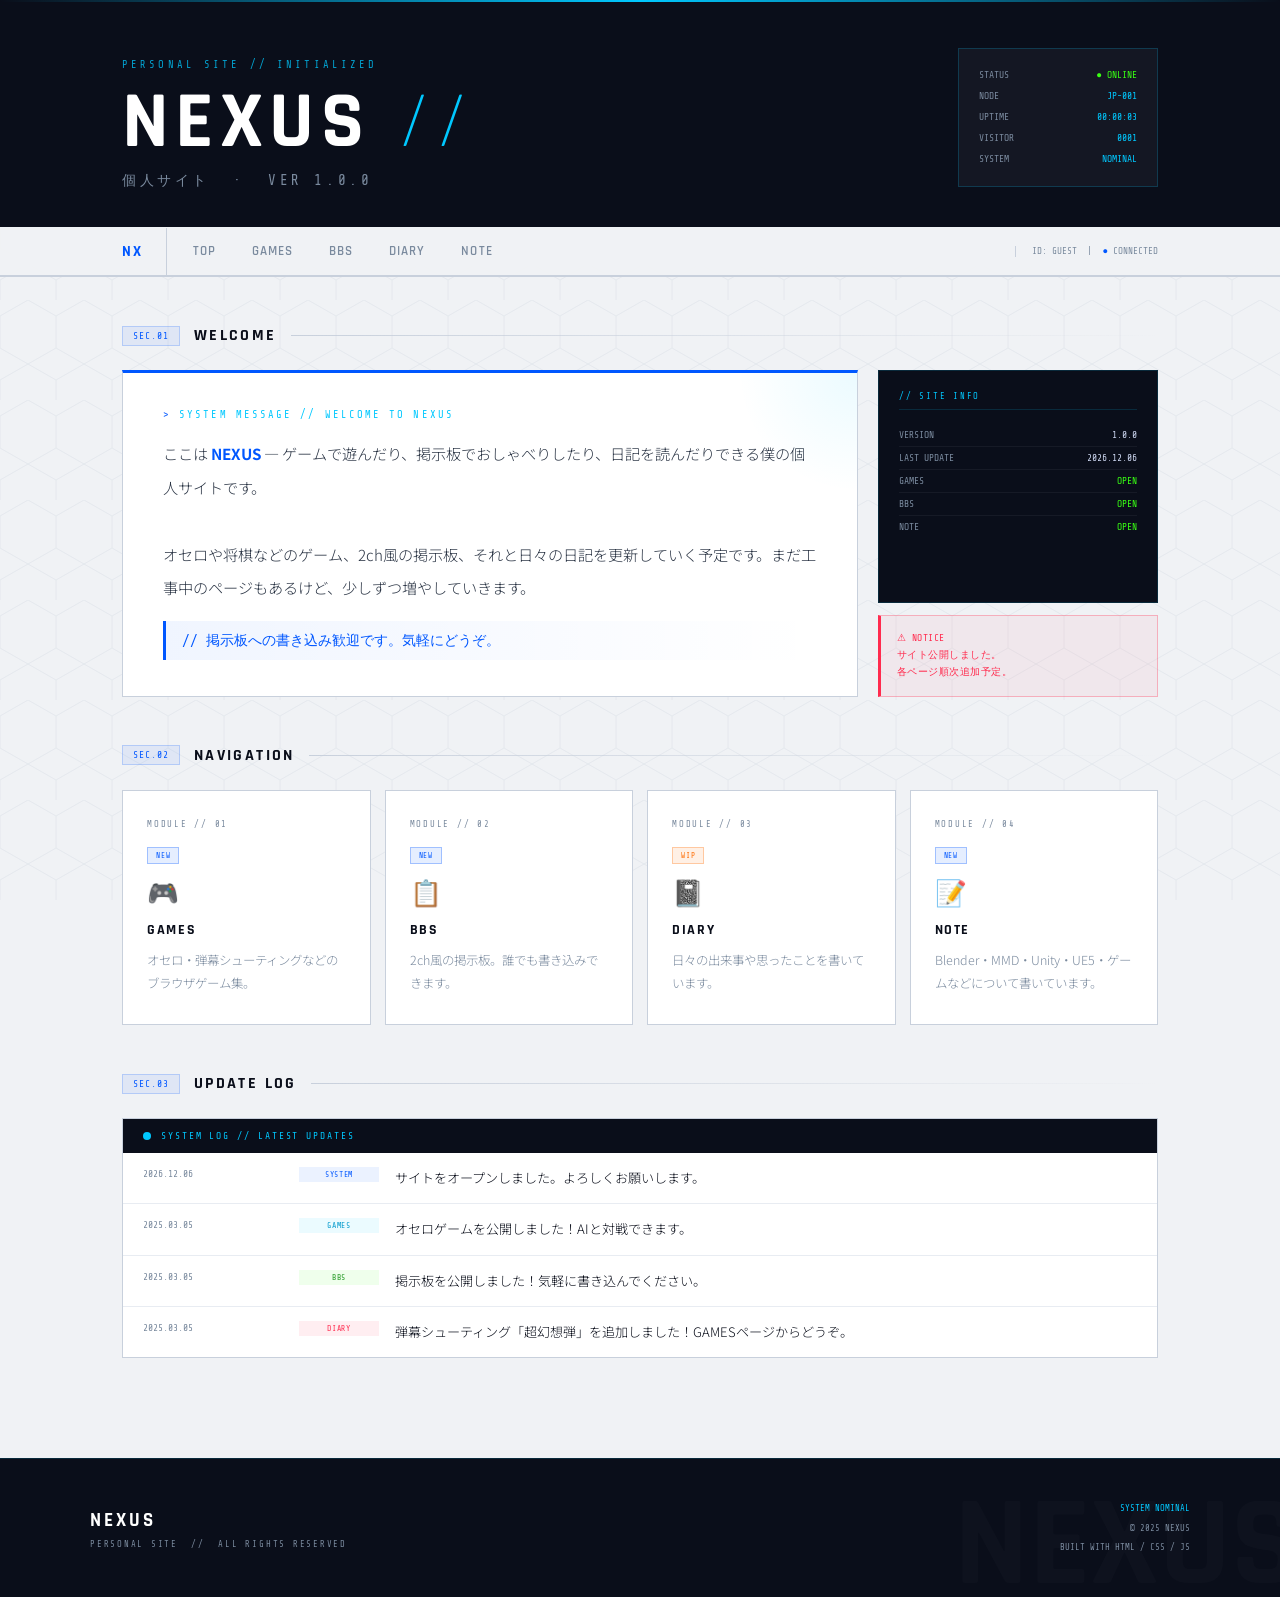
==== commit d21c7ce3: "Add files via upload" ====
--- a/index.html
+++ b/index.html
@@ -553,7 +553,7 @@
   <div class="nav-inner">
     <div class="nav-logo">NX</div>
     <a href="#">TOP</a>
-    <a href="othello.html">GAMES</a>
+    <a href="games.html">GAMES</a>
     <a href="bbs.html">BBS</a>
     <a href="#">DIARY</a>
     <a href="note.html">NOTE</a>
@@ -602,12 +602,12 @@
   </div>
 
   <div class="cards">
-    <a class="card" href="othello.html">
+    <a class="card" href="games.html">
       <div class="card-num">MODULE // 01</div>
       <span class="badge badge-new">NEW</span>
-      <span class="card-icon">♟</span>
+      <span class="card-icon">🎮</span>
       <div class="card-name">GAMES</div>
-      <div class="card-desc">オセロ・将棋などのブラウザゲーム。AIと対戦できます。</div>
+      <div class="card-desc">オセロ・弾幕シューティングなどのブラウザゲーム集。</div>
       <span class="card-arrow">→ ENTER</span>
     </a>
     <a class="card" href="bbs.html">
@@ -662,7 +662,7 @@
     <div class="log-item">
       <span class="log-date">2025.03.05</span>
       <span class="log-tag tag-diary">DIARY</span>
-      <span class="log-text">NOTEページを公開しました！Blender・MMD・Unity・UE5などについて書いていきます。</span>
+      <span class="log-text">弾幕シューティング「超幻想弾」を追加しました！GAMESページからどうぞ。</span>
     </div>
   </div>
 
